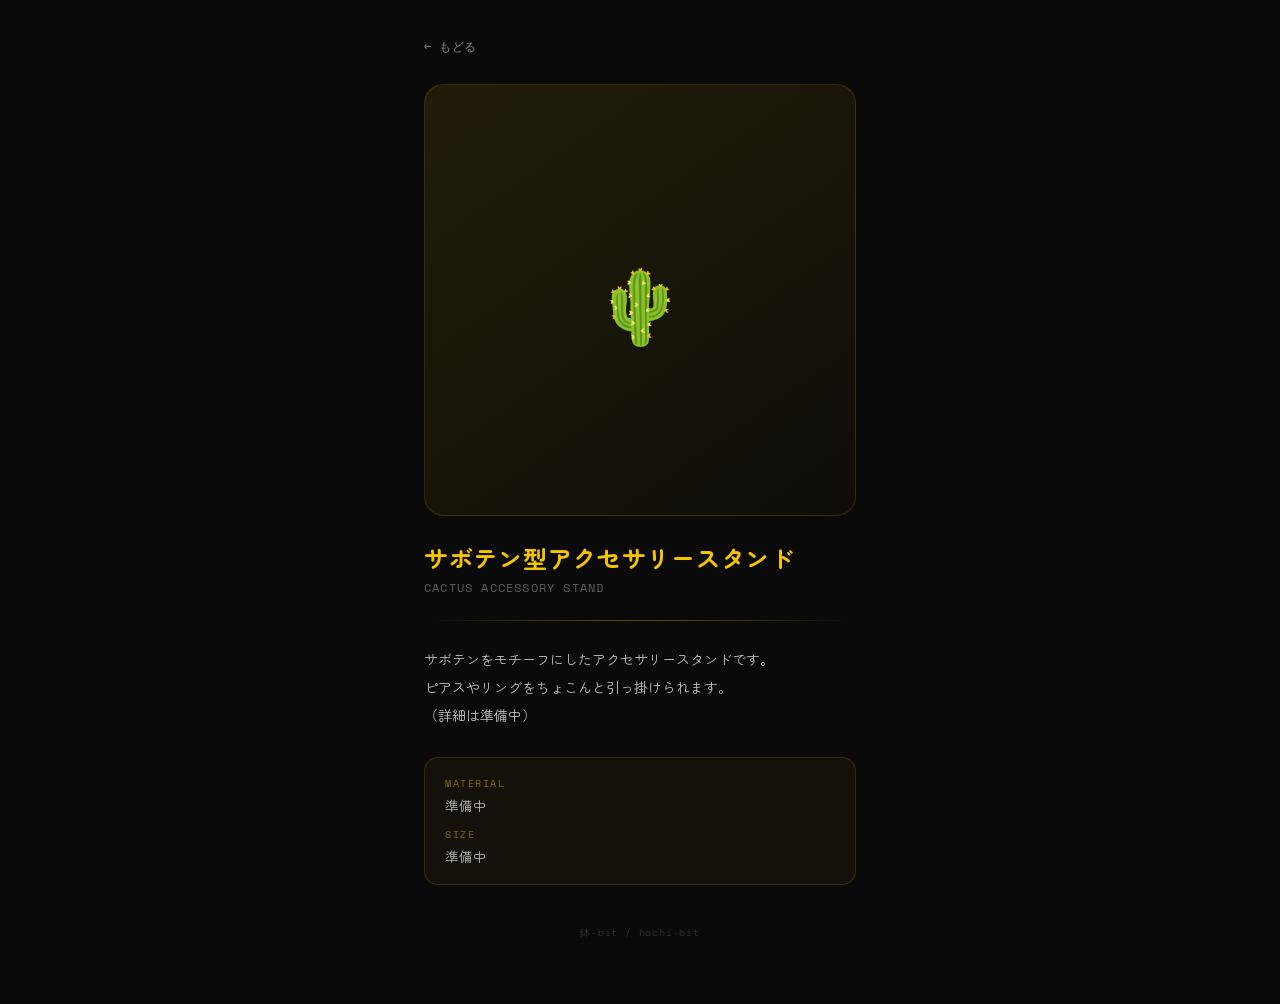
==== cactus-stand/index.html @ 8fbd28f9 "夏祭りQR公開向けにSocial非表示・プロダクト個別ページ追加 - Social(X/Instagram/note)とまつりゲームズを一時コメントアウト - JSON-LDのsameAsも一時削除（" ====
<!DOCTYPE html>
<html lang="ja">
<head>
  <meta charset="UTF-8">
  <meta name="viewport" content="width=device-width, initial-scale=1.0">
  <title>サボテン型アクセサリースタンド | 鉢-bit</title>
  <meta name="description" content="サボテン型アクセサリースタンド — 鉢-bit(hachi-bit)の作品紹介">
  <link rel="icon" href="../icon.png">
  <link rel="preconnect" href="https://fonts.googleapis.com">
  <link href="https://fonts.googleapis.com/css2?family=Zen+Maru+Gothic:wght@400;700;900&family=Space+Mono:wght@400;700&display=swap" rel="stylesheet">
  <link rel="stylesheet" href="../assets/product.css">
</head>
<body>
  <div class="container">
    <a class="back-link" href="../index.html">← もどる</a>

    <!-- TODO: 写真が用意できたら差し替え -->
    <div class="hero">🌵</div>

    <div class="product-name">サボテン型アクセサリースタンド</div>
    <div class="product-sub">cactus accessory stand</div>

    <div class="sep"></div>

    <!-- TODO: 実際の作品説明に差し替え -->
    <p class="description">サボテンをモチーフにしたアクセサリースタンドです。
ピアスやリングをちょこんと引っ掛けられます。
（詳細は準備中）</p>

    <dl class="details">
      <dt>Material</dt>
      <dd>準備中</dd>
      <dt>Size</dt>
      <dd>準備中</dd>
    </dl>

    <div class="footer">鉢-bit / hachi-bit</div>
  </div>
</body>
</html>
---- assets/product.css ----
:root {
  --black: #0a0a0a;
  --yellow: #F5C400;
  --yellow-dark: #D4A800;
  --white: #FAFAF5;
  --card-bg: rgba(245, 196, 0, 0.04);
  --card-border: rgba(245, 196, 0, 0.15);
  --teal: #00C9B0;
}

* {
  margin: 0;
  padding: 0;
  box-sizing: border-box;
}

body {
  background-color: var(--black);
  color: var(--white);
  font-family: 'Zen Maru Gothic', sans-serif;
  min-height: 100vh;
  display: flex;
  justify-content: center;
}

.container {
  width: 100%;
  max-width: 480px;
  padding: 32px 24px 64px;
}

.back-link {
  display: inline-flex;
  align-items: center;
  gap: 6px;
  color: rgba(255,255,255,0.5);
  text-decoration: none;
  font-family: 'Space Mono', monospace;
  font-size: 12px;
  letter-spacing: 0.05em;
  margin-bottom: 28px;
  transition: color 0.25s;
}

.back-link:hover {
  color: var(--yellow);
}

.hero {
  width: 100%;
  aspect-ratio: 1 / 1;
  border-radius: 20px;
  background: linear-gradient(145deg, rgba(245,196,0,0.10), rgba(245,196,0,0.02));
  border: 1px solid var(--card-border);
  display: flex;
  align-items: center;
  justify-content: center;
  font-size: 72px;
  margin-bottom: 24px;
  overflow: hidden;
}

.hero img {
  width: 100%;
  height: 100%;
  object-fit: cover;
}

.product-name {
  font-size: 24px;
  font-weight: 700;
  color: var(--yellow);
  letter-spacing: 0.03em;
  margin-bottom: 4px;
}

.product-sub {
  font-size: 12px;
  color: rgba(255,255,255,0.35);
  font-family: 'Space Mono', monospace;
  letter-spacing: 0.1em;
  text-transform: uppercase;
  margin-bottom: 24px;
}

.sep {
  width: 100%;
  height: 1px;
  background: linear-gradient(90deg, transparent 0%, rgba(245,196,0,0.25) 30%, rgba(245,196,0,0.35) 50%, rgba(245,196,0,0.25) 70%, transparent 100%);
  margin-bottom: 24px;
}

.description {
  font-size: 14px;
  line-height: 2;
  color: rgba(255,255,255,0.75);
  margin-bottom: 28px;
  white-space: pre-line;
}

.details {
  border: 1px solid var(--card-border);
  border-radius: 14px;
  background: var(--card-bg);
  padding: 18px 20px;
  margin-bottom: 28px;
}

.details dt {
  font-family: 'Space Mono', monospace;
  font-size: 10px;
  color: rgba(245,196,0,0.5);
  letter-spacing: 0.15em;
  text-transform: uppercase;
  margin-top: 12px;
}

.details dt:first-child {
  margin-top: 0;
}

.details dd {
  font-size: 13.5px;
  color: rgba(255,255,255,0.7);
  margin-top: 4px;
}

.footer {
  text-align: center;
  margin-top: 40px;
  font-size: 10px;
  color: rgba(255,255,255,0.15);
  font-family: 'Space Mono', monospace;
  letter-spacing: 0.08em;
}
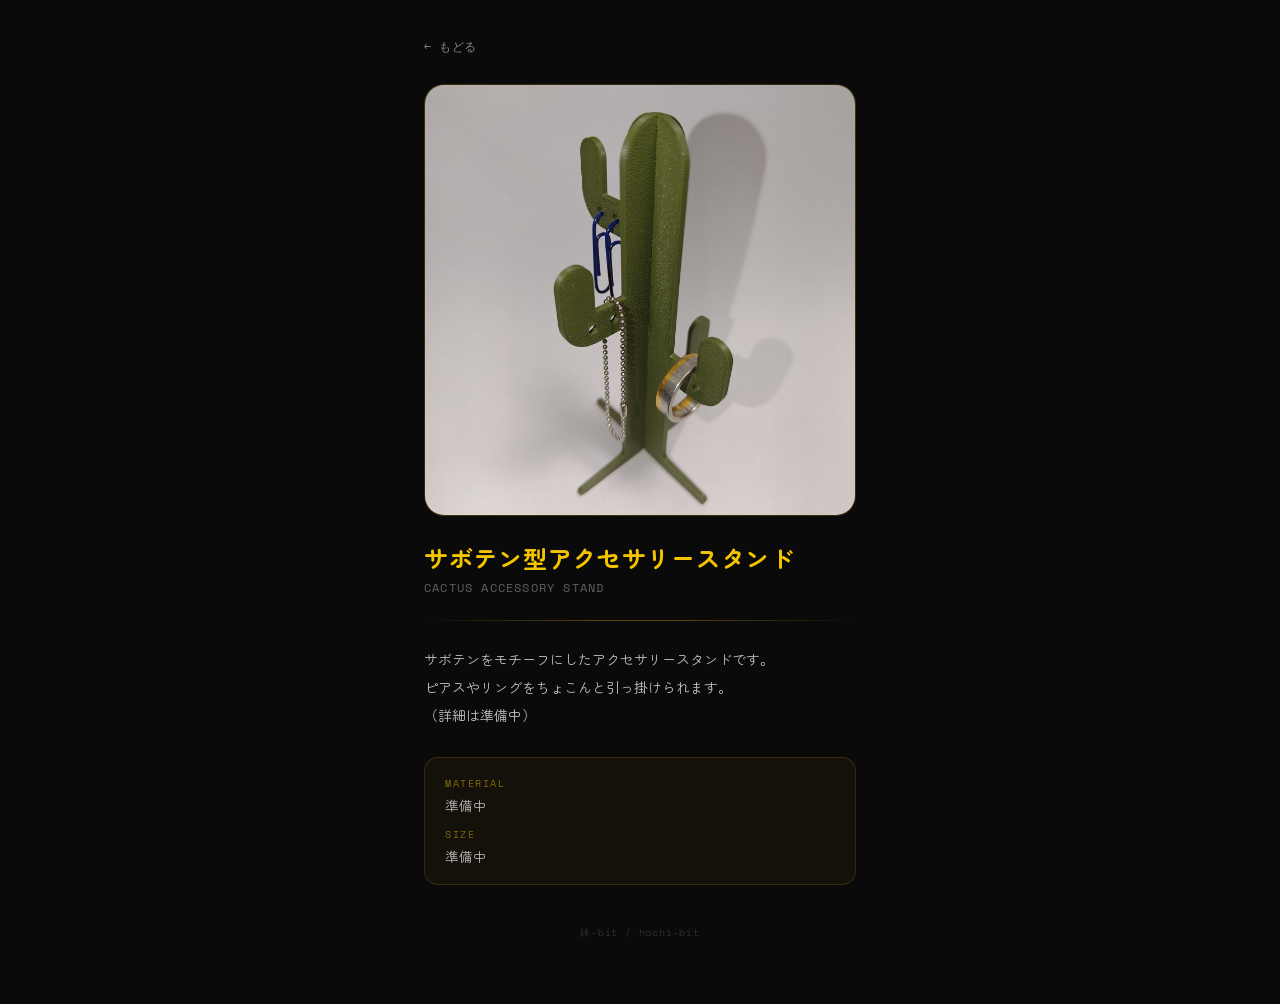
==== commit d07a9d2a: "プロダクト4ページに実写真を反映 説明文は仮のまま。写真はX投稿から取得したものに差し替え。" ====
--- a/cactus-stand/index.html
+++ b/cactus-stand/index.html
@@ -14,8 +14,7 @@
   <div class="container">
     <a class="back-link" href="../index.html">← もどる</a>
 
-    <!-- TODO: 写真が用意できたら差し替え -->
-    <div class="hero">🌵</div>
+    <div class="hero"><img src="photo1.jpg" alt="サボテン型アクセサリースタンド"></div>
 
     <div class="product-name">サボテン型アクセサリースタンド</div>
     <div class="product-sub">cactus accessory stand</div>
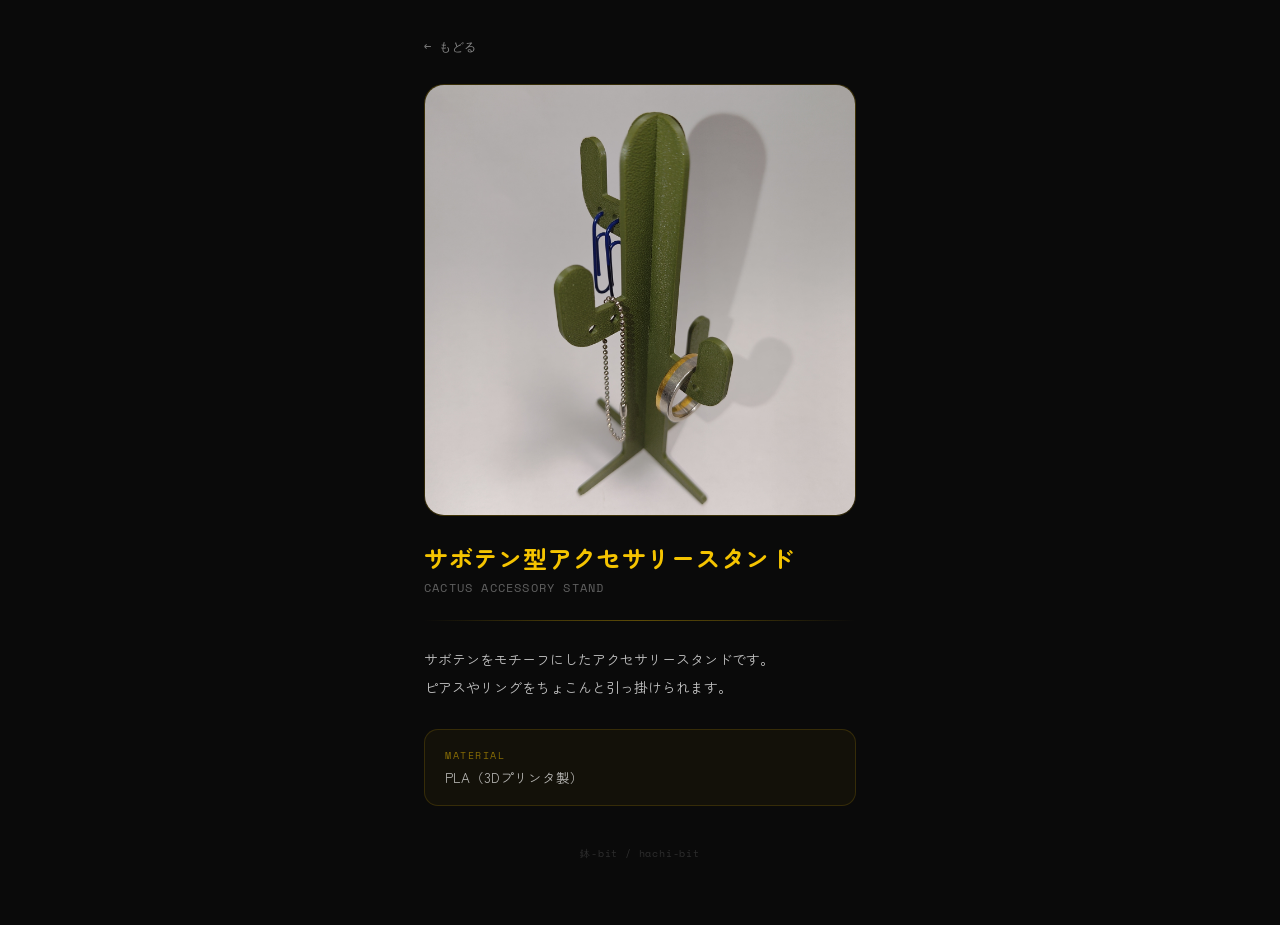
==== commit dde1e0bd: "全ページからSize欄を削除、サボテンのMaterial/説明文を更新 - Size欄は不要なため全ページで削除 - サボテン型アクセサリースタンド: Material=PLA(3Dプリンタ製)、準備" ====
--- a/cactus-stand/index.html
+++ b/cactus-stand/index.html
@@ -21,16 +21,12 @@
 
     <div class="sep"></div>
 
-    <!-- TODO: 実際の作品説明に差し替え -->
     <p class="description">サボテンをモチーフにしたアクセサリースタンドです。
-ピアスやリングをちょこんと引っ掛けられます。
-（詳細は準備中）</p>
+ピアスやリングをちょこんと引っ掛けられます。</p>
 
     <dl class="details">
       <dt>Material</dt>
-      <dd>準備中</dd>
-      <dt>Size</dt>
-      <dd>準備中</dd>
+      <dd>PLA（3Dプリンタ製）</dd>
     </dl>
 
     <div class="footer">鉢-bit / hachi-bit</div>
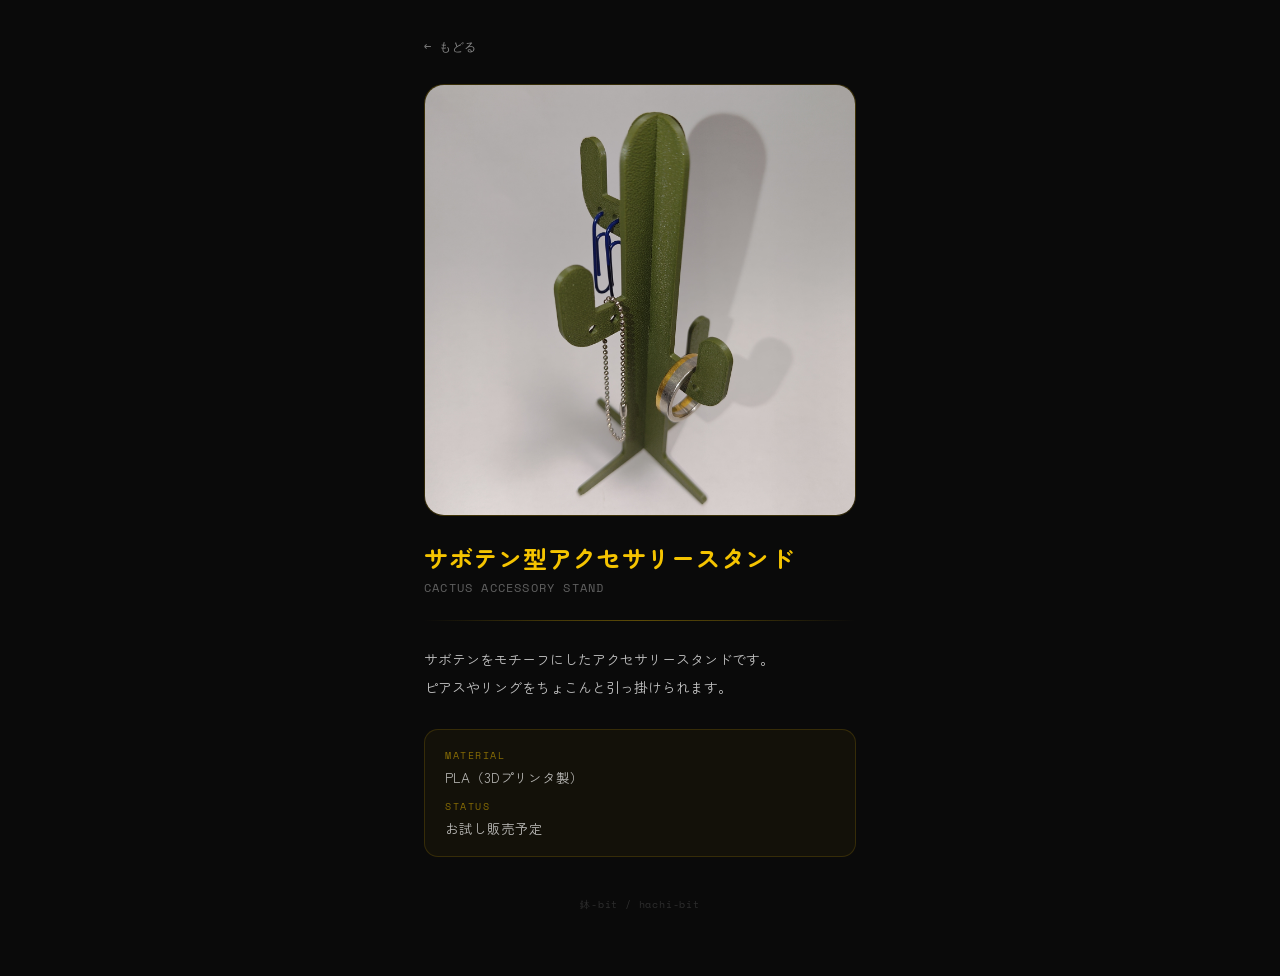
==== commit 47d969b4: "全プロダクトページにStatus（お試し販売予定）を追加" ====
--- a/cactus-stand/index.html
+++ b/cactus-stand/index.html
@@ -27,6 +27,8 @@
     <dl class="details">
       <dt>Material</dt>
       <dd>PLA（3Dプリンタ製）</dd>
+      <dt>Status</dt>
+      <dd>お試し販売予定</dd>
     </dl>
 
     <div class="footer">鉢-bit / hachi-bit</div>
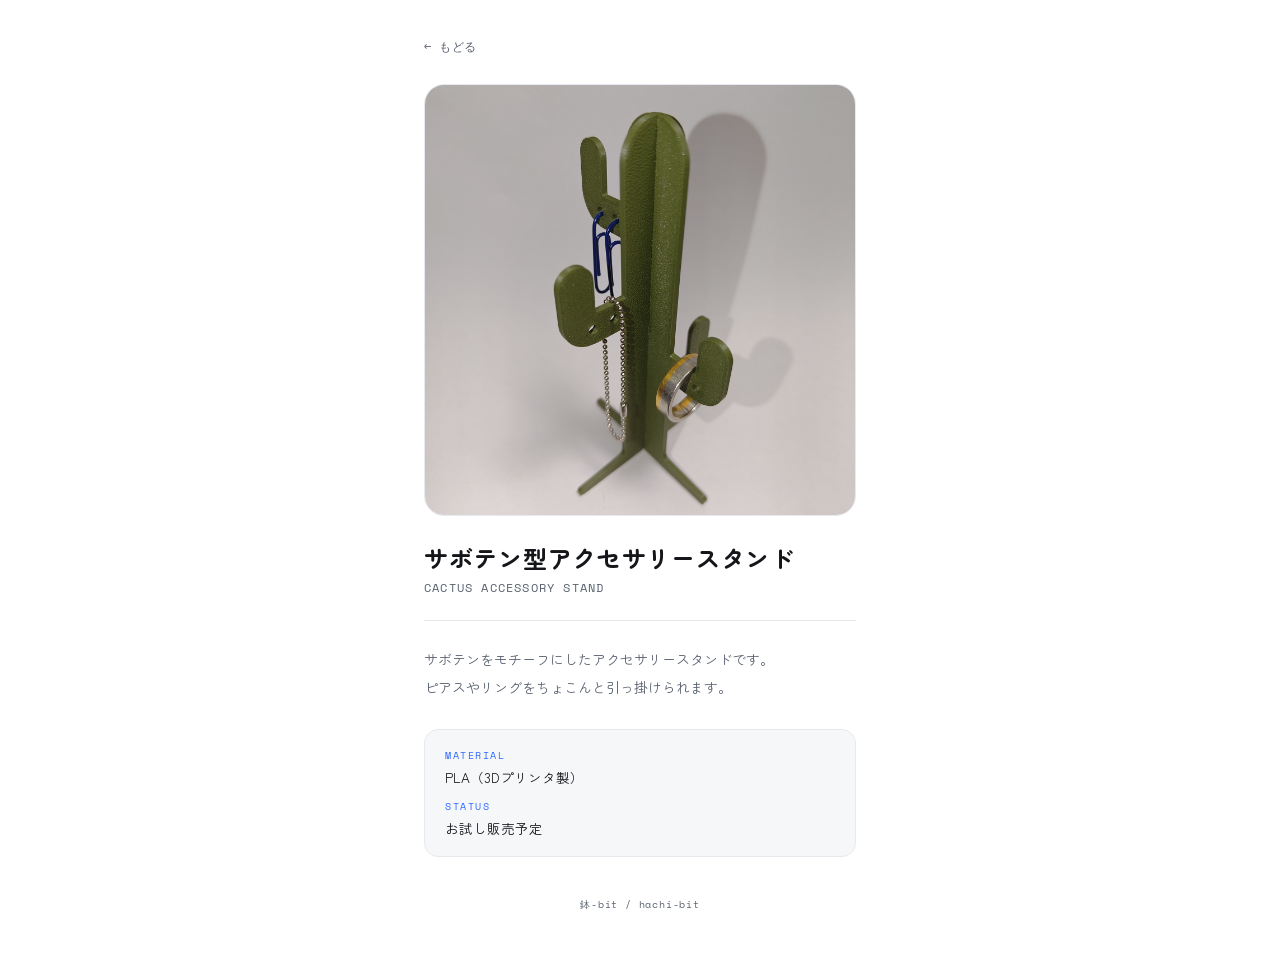
==== commit 80dffc83: "Add cache-busting query to product.css link to force refreshed palette Co-Authored-By: Claude Sonnet" ====
--- a/cactus-stand/index.html
+++ b/cactus-stand/index.html
@@ -8,7 +8,7 @@
   <link rel="icon" href="../icon.png">
   <link rel="preconnect" href="https://fonts.googleapis.com">
   <link href="https://fonts.googleapis.com/css2?family=Zen+Maru+Gothic:wght@400;700;900&family=Space+Mono:wght@400;700&display=swap" rel="stylesheet">
-  <link rel="stylesheet" href="../assets/product.css">
+  <link rel="stylesheet" href="../assets/product.css?v=2">
 </head>
 <body>
   <div class="container">
--- a/assets/product.css
+++ b/assets/product.css
@@ -1,11 +1,12 @@
 :root {
-  --black: #0a0a0a;
-  --yellow: #F5C400;
-  --yellow-dark: #D4A800;
-  --white: #FAFAF5;
-  --card-bg: rgba(245, 196, 0, 0.04);
-  --card-border: rgba(245, 196, 0, 0.15);
-  --teal: #00C9B0;
+  --ink: #14161a;
+  --sub: #5a6270;
+  --line: #e7e9ee;
+  --bg: #ffffff;
+  --bg-soft: #f6f7f9;
+  --accent: #2f6bff;
+  --accent-soft: rgba(47,107,255,0.08);
+  --accent-border: rgba(47,107,255,0.25);
 }
 
 * {
@@ -15,8 +16,8 @@
 }
 
 body {
-  background-color: var(--black);
-  color: var(--white);
+  background-color: var(--bg);
+  color: var(--ink);
   font-family: 'Zen Maru Gothic', sans-serif;
   min-height: 100vh;
   display: flex;
@@ -33,7 +34,7 @@
   display: inline-flex;
   align-items: center;
   gap: 6px;
-  color: rgba(255,255,255,0.5);
+  color: var(--sub);
   text-decoration: none;
   font-family: 'Space Mono', monospace;
   font-size: 12px;
@@ -43,15 +44,15 @@
 }
 
 .back-link:hover {
-  color: var(--yellow);
+  color: var(--accent);
 }
 
 .hero {
   width: 100%;
   aspect-ratio: 1 / 1;
   border-radius: 20px;
-  background: linear-gradient(145deg, rgba(245,196,0,0.10), rgba(245,196,0,0.02));
-  border: 1px solid var(--card-border);
+  background: var(--bg-soft);
+  border: 1px solid var(--line);
   display: flex;
   align-items: center;
   justify-content: center;
@@ -69,14 +70,14 @@
 .product-name {
   font-size: 24px;
   font-weight: 700;
-  color: var(--yellow);
+  color: var(--ink);
   letter-spacing: 0.03em;
   margin-bottom: 4px;
 }
 
 .product-sub {
   font-size: 12px;
-  color: rgba(255,255,255,0.35);
+  color: var(--sub);
   font-family: 'Space Mono', monospace;
   letter-spacing: 0.1em;
   text-transform: uppercase;
@@ -86,22 +87,22 @@
 .sep {
   width: 100%;
   height: 1px;
-  background: linear-gradient(90deg, transparent 0%, rgba(245,196,0,0.25) 30%, rgba(245,196,0,0.35) 50%, rgba(245,196,0,0.25) 70%, transparent 100%);
+  background: var(--line);
   margin-bottom: 24px;
 }
 
 .description {
   font-size: 14px;
   line-height: 2;
-  color: rgba(255,255,255,0.75);
+  color: var(--sub);
   margin-bottom: 28px;
   white-space: pre-line;
 }
 
 .details {
-  border: 1px solid var(--card-border);
+  border: 1px solid var(--line);
   border-radius: 14px;
-  background: var(--card-bg);
+  background: var(--bg-soft);
   padding: 18px 20px;
   margin-bottom: 28px;
 }
@@ -109,7 +110,7 @@
 .details dt {
   font-family: 'Space Mono', monospace;
   font-size: 10px;
-  color: rgba(245,196,0,0.5);
+  color: var(--accent);
   letter-spacing: 0.15em;
   text-transform: uppercase;
   margin-top: 12px;
@@ -121,7 +122,7 @@
 
 .details dd {
   font-size: 13.5px;
-  color: rgba(255,255,255,0.7);
+  color: var(--ink);
   margin-top: 4px;
 }
 
@@ -129,7 +130,7 @@
   text-align: center;
   margin-top: 40px;
   font-size: 10px;
-  color: rgba(255,255,255,0.15);
+  color: var(--sub);
   font-family: 'Space Mono', monospace;
   letter-spacing: 0.08em;
 }
